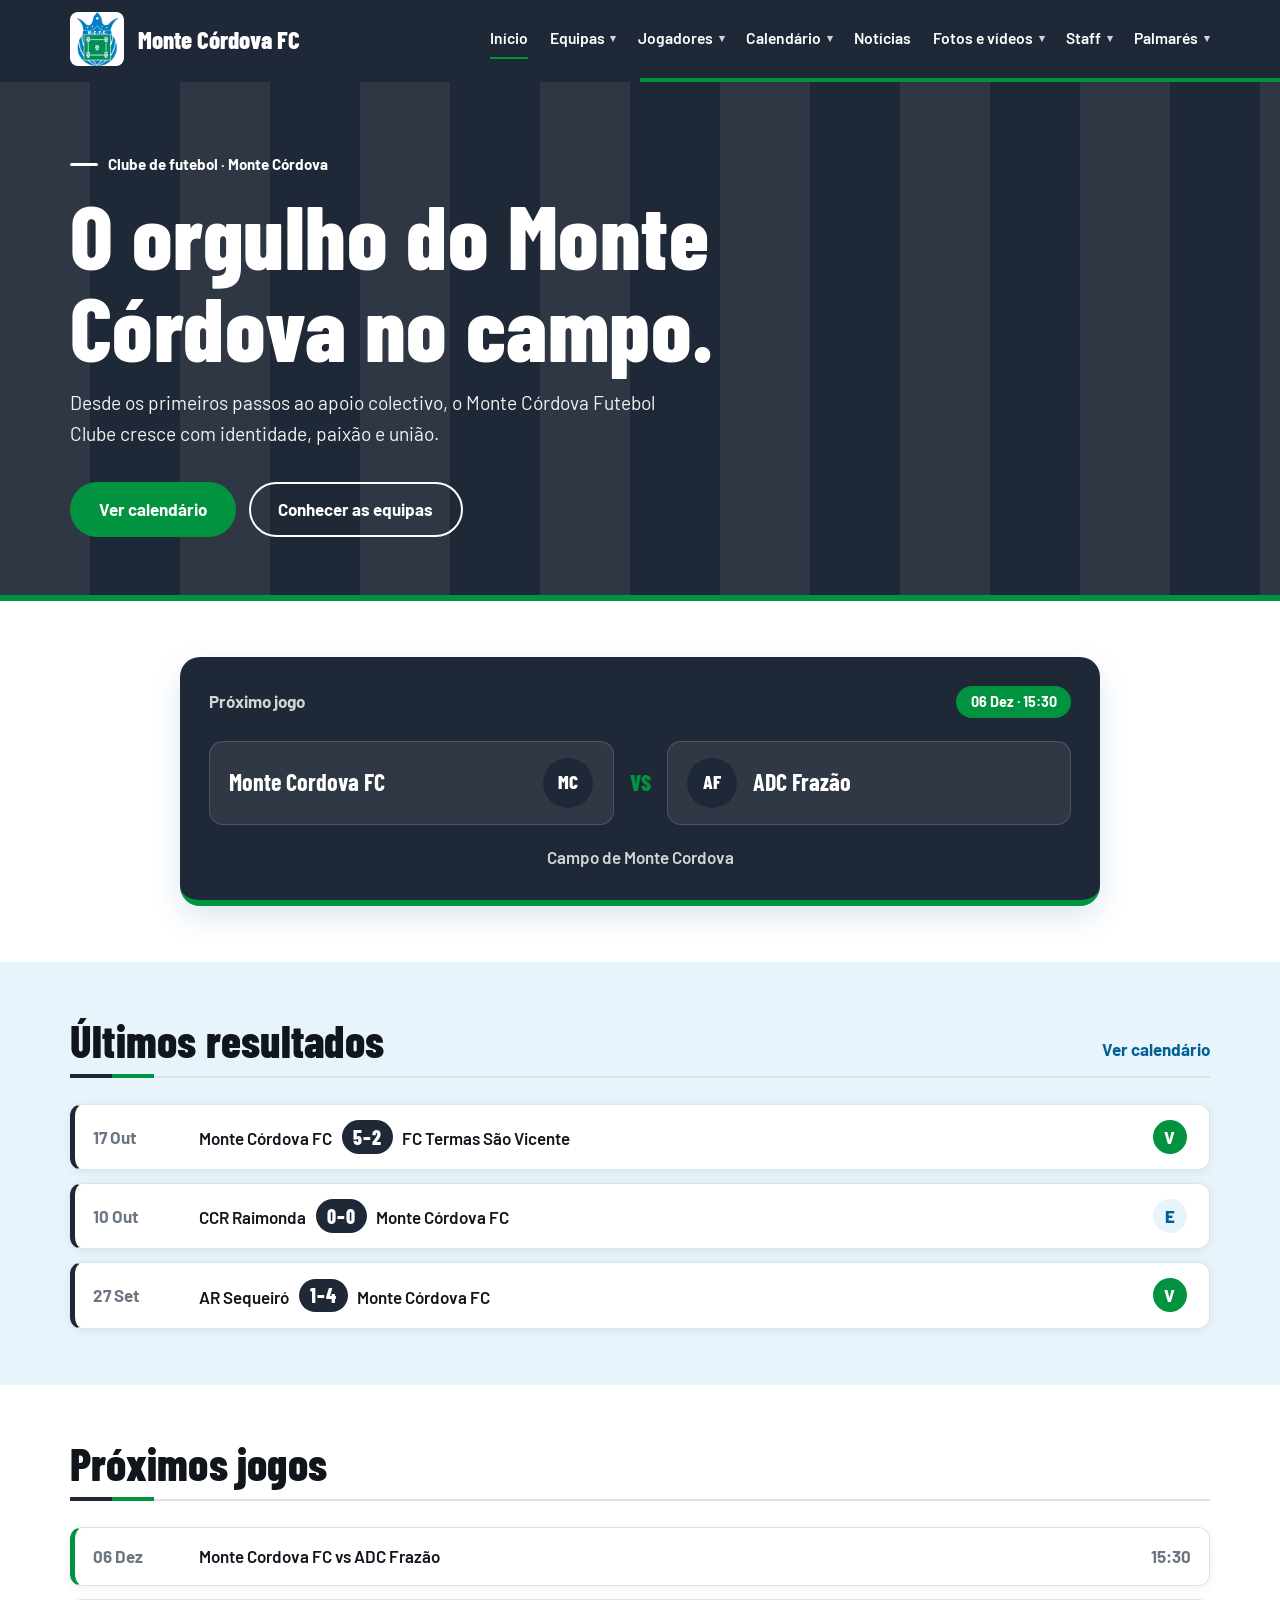
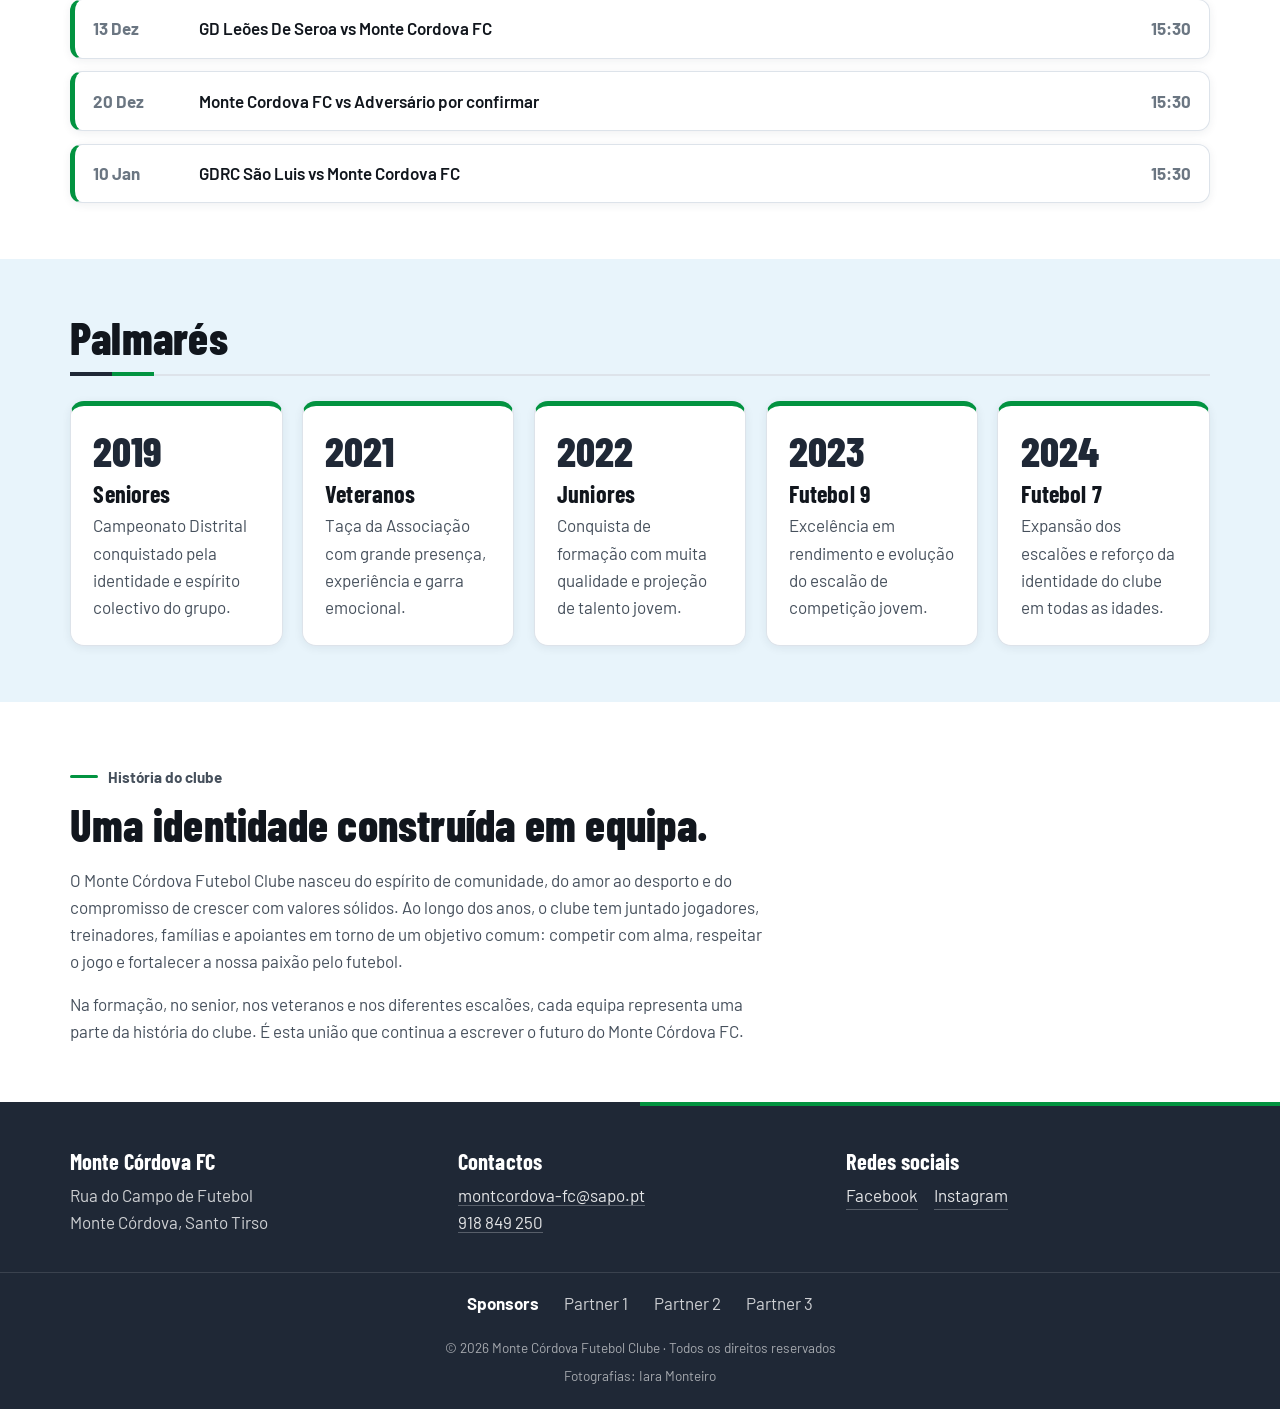
==== index.html @ a23bd2be "envoie" ====
<!DOCTYPE html>
<html lang="pt">
<head>
  <meta charset="UTF-8">
  <meta name="viewport" content="width=device-width, initial-scale=1.0">
  <title>Monte Córdova FC</title>
  <link rel="stylesheet" href="style.css">
</head>
<body>
  <header class="header">
    <div class="header__interieur conteneur">
      <a class="logo" href="index.html" aria-label="Página inicial do Monte Córdova FC">
        <span class="logo__ecusson" aria-hidden="true"></span>
        <span class="logo__text">Monte Córdova FC</span>
      </a>

      <button class="burger" aria-expanded="false" aria-controls="menu">Menu</button>

      <nav class="nav" id="menu" aria-label="Navegação principal">
        <a href="index.html" aria-current="page">Início</a>
        <div class="nav__dropdown">
          <button class="nav__button" type="button">Equipas <span>▾</span></button>
          <div class="dropdown-menu">
            <div class="dropdown-group">
              <span class="dropdown-group__title">Futebol 11</span>
              <a href="equipas.html#seniores">Seniores</a>
              <a href="equipas.html#veteranos">Veteranos</a>
              <a href="equipas.html#juniores">Jun A · S19</a>
              <a href="equipas.html#juniores">Jun B · S17</a>
              <a href="equipas.html#juniores">Jun C · S15</a>
              <a href="equipas.html#juniores">Jun D · S13</a>
              <a href="equipas.html#juniores">Jun E · S12</a>
            </div>
            <div class="dropdown-group">
              <span class="dropdown-group__title">Futebol 9</span>
              <a href="equipas.html#futebol-9">Jun D · S13</a>
            </div>
            <div class="dropdown-group">
              <span class="dropdown-group__title">Futebol 7</span>
              <a href="equipas.html#futebol-7">Jun D · S13</a>
              <a href="equipas.html#futebol-7">Jun D · S12</a>
              <a href="equipas.html#futebol-7">Jun E · S10</a>
              <a href="equipas.html#futebol-7">Jun E · S11</a>
              <a href="equipas.html#futebol-7">Jun F · S9</a>
            </div>
          </div>
        </div>
        <div class="nav__dropdown">
          <button class="nav__button" type="button">Jogadores <span>▾</span></button>
          <div class="dropdown-menu">
            <div class="dropdown-group">
              <span class="dropdown-group__title">Futebol 11</span>
              <a href="jogadores.html#futebol-11-seniores">Seniores</a>
              <a href="jogadores.html#futebol-11-veteranos">Veteranos</a>
              <a href="jogadores.html#futebol-11-jun-a-s19">Jun A · S19</a>
              <a href="jogadores.html#futebol-11-jun-b-s17">Jun B · S17</a>
              <a href="jogadores.html#futebol-11-jun-c-s15">Jun C · S15</a>
              <a href="jogadores.html#futebol-11-jun-d-s13">Jun D · S13</a>
              <a href="jogadores.html#futebol-11-jun-e-s12">Jun E · S12</a>
            </div>
            <div class="dropdown-group">
              <span class="dropdown-group__title">Futebol 9</span>
              <a href="jogadores.html#futebol-9-jun-d-s13">Jun D · S13</a>
            </div>
            <div class="dropdown-group">
              <span class="dropdown-group__title">Futebol 7</span>
              <a href="jogadores.html#futebol-7-jun-d-s13">Jun D · S13</a>
              <a href="jogadores.html#futebol-7-jun-d-s12">Jun D · S12</a>
              <a href="jogadores.html#futebol-7-jun-e-s10">Jun E · S10</a>
              <a href="jogadores.html#futebol-7-jun-e-s11">Jun E · S11</a>
              <a href="jogadores.html#futebol-7-jun-f-s9">Jun F · S9</a>
            </div>
          </div>
        </div>
        <div class="nav__dropdown">
          <button class="nav__button" type="button">Calendário <span>▾</span></button>
          <div class="dropdown-menu">
            <div class="dropdown-group">
              <span class="dropdown-group__title">Futebol 11</span>
              <a href="calendario.html#seniores">Seniores</a>
              <a href="calendario.html#veteranos">Veteranos</a>
              <a href="calendario.html#juniores">Jun A · S19</a>
              <a href="calendario.html#juniores">Jun B · S17</a>
              <a href="calendario.html#juniores">Jun C · S15</a>
              <a href="calendario.html#juniores">Jun D · S13</a>
              <a href="calendario.html#juniores">Jun E · S12</a>
            </div>
            <div class="dropdown-group">
              <span class="dropdown-group__title">Futebol 9</span>
              <a href="calendario.html#futebol-9">Jun D · S13</a>
            </div>
            <div class="dropdown-group">
              <span class="dropdown-group__title">Futebol 7</span>
              <a href="calendario.html#futebol-7">Jun D · S13</a>
              <a href="calendario.html#futebol-7">Jun D · S12</a>
              <a href="calendario.html#futebol-7">Jun E · S10</a>
              <a href="calendario.html#futebol-7">Jun E · S11</a>
              <a href="calendario.html#futebol-7">Jun F · S9</a>
            </div>
          </div>
        </div>
        <a href="noticias.html">Notícias</a>
        <div class="nav__dropdown">
          <button class="nav__button" type="button">Fotos e vídeos <span>▾</span></button>
          <div class="dropdown-menu">
            <div class="dropdown-group">
              <span class="dropdown-group__title">Futebol 11</span>
              <a href="media.html">Seniores</a>
              <a href="media.html">Veteranos</a>
              <a href="media.html">Jun A · S19</a>
              <a href="media.html">Jun B · S17</a>
              <a href="media.html">Jun C · S15</a>
              <a href="media.html">Jun D · S13</a>
              <a href="media.html">Jun E · S12</a>
            </div>
            <div class="dropdown-group">
              <span class="dropdown-group__title">Futebol 9</span>
              <a href="media.html">Jun D · S13</a>
            </div>
            <div class="dropdown-group">
              <span class="dropdown-group__title">Futebol 7</span>
              <a href="media.html">Jun D · S13</a>
              <a href="media.html">Jun D · S12</a>
              <a href="media.html">Jun E · S10</a>
              <a href="media.html">Jun E · S11</a>
              <a href="media.html">Jun F · S9</a>
            </div>
          </div>
        </div>
        <div class="nav__dropdown">
          <button class="nav__button" type="button">Staff <span>▾</span></button>
          <div class="dropdown-menu">
            <div class="dropdown-group">
              <span class="dropdown-group__title">Futebol 11</span>
              <a href="staffs.html#seniores">Seniores</a>
              <a href="staffs.html#veteranos">Veteranos</a>
              <a href="staffs.html#juniores">Jun A · S19</a>
              <a href="staffs.html#juniores">Jun B · S17</a>
              <a href="staffs.html#juniores">Jun C · S15</a>
              <a href="staffs.html#juniores">Jun D · S13</a>
              <a href="staffs.html#juniores">Jun E · S12</a>
            </div>
            <div class="dropdown-group">
              <span class="dropdown-group__title">Futebol 9</span>
              <a href="staffs.html#futebol-9">Jun D · S13</a>
            </div>
            <div class="dropdown-group">
              <span class="dropdown-group__title">Futebol 7</span>
              <a href="staffs.html#futebol-7">Jun D · S13</a>
              <a href="staffs.html#futebol-7">Jun D · S12</a>
              <a href="staffs.html#futebol-7">Jun E · S10</a>
              <a href="staffs.html#futebol-7">Jun E · S11</a>
              <a href="staffs.html#futebol-7">Jun F · S9</a>
            </div>
          </div>
        </div>
        <div class="nav__dropdown">
          <button class="nav__button" type="button">Palmarés <span>▾</span></button>
          <div class="dropdown-menu">
            <div class="dropdown-group">
              <span class="dropdown-group__title">Futebol 11</span>
              <a href="index.html#palmares">Palmarés</a>
              <a href="index.html#seniores">Seniores</a>
              <a href="index.html#veteranos">Veteranos</a>
              <a href="index.html#juniores">Jun A · S19</a>
              <a href="index.html#juniores">Jun B · S17</a>
              <a href="index.html#juniores">Jun C · S15</a>
              <a href="index.html#juniores">Jun D · S13</a>
              <a href="index.html#juniores">Jun E · S12</a>
            </div>
            <div class="dropdown-group">
              <span class="dropdown-group__title">Futebol 9</span>
              <a href="index.html#futebol-9">Jun D · S13</a>
            </div>
            <div class="dropdown-group">
              <span class="dropdown-group__title">Futebol 7</span>
              <a href="index.html#futebol-7">Jun D · S13</a>
              <a href="index.html#futebol-7">Jun D · S12</a>
              <a href="index.html#futebol-7">Jun E · S10</a>
              <a href="index.html#futebol-7">Jun E · S11</a>
              <a href="index.html#futebol-7">Jun F · S9</a>
            </div>
          </div>
        </div>
      </nav>
    </div>
  </header>

  <main>
    <section class="hero">
      <div class="conteneur hero__layout">
        <div class="hero__content">
          <p class="eyebrow">Clube de futebol · Monte Córdova</p>
          <h1>O orgulho do Monte Córdova no campo.</h1>
          <p class="hero__lead">Desde os primeiros passos ao apoio colectivo, o Monte Córdova Futebol Clube cresce com identidade, paixão e união.</p>
          <div class="hero__boutons">
            <a class="bouton bouton--plein" href="calendario.html">Ver calendário</a>
            <a class="bouton bouton--vide" href="equipas.html">Conhecer as equipas</a>
          </div>
        </div>
      </div>
    </section>

    <section class="section-box">
      <div class="conteneur">
        <div class="match-card match-card--highlight" id="homeNextMatch">
          <div class="match-card__head">
            <span>Próximo jogo</span>
            <span class="tag" id="nextMatchDate">Sábado · 18h00</span>
          </div>
          <div class="match-card__teams">
            <div class="team-box">
              <span class="team-box__name" id="nextHomeTeam">Monte Córdova FC</span>
              <span class="team-box__badge" id="nextHomeBadge">MC</span>
            </div>
            <div class="match-card__versus">VS</div>
            <div class="team-box team-box--away">
              <span class="team-box__badge" id="nextAwayBadge">AB</span>
              <span class="team-box__name" id="nextAwayTeam">AB Refojos</span>
            </div>
          </div>
          <p class="match-card__local" id="nextMatchVenue">Campo do Monte Córdova</p>
        </div>
      </div>
    </section>

    <section class="section-box">
      <div class="conteneur">
        <div class="section-heading">
          <h2>Últimos resultados</h2>
          <a href="calendario.html">Ver calendário</a>
        </div>
        <ul class="results-list" id="latestResults"></ul>
      </div>
    </section>

    <section class="section-box">
      <div class="conteneur">
        <div class="section-heading">
          <h2>Próximos jogos</h2>
        </div>
        <div class="fixture-list" id="upcomingFixtures"></div>
      </div>
    </section>

    <section class="section-box" id="palmares">
      <div class="conteneur">
        <div class="section-heading">
          <h2>Palmarés</h2>
        </div>
        <div class="palmares-grid">
          <div class="palmares-card" id="seniores">
            <span class="palmares-card__number">2019</span>
            <h3>Seniores</h3>
            <p>Campeonato Distrital conquistado pela identidade e espírito colectivo do grupo.</p>
          </div>
          <div class="palmares-card" id="veteranos">
            <span class="palmares-card__number">2021</span>
            <h3>Veteranos</h3>
            <p>Taça da Associação com grande presença, experiência e garra emocional.</p>
          </div>
          <div class="palmares-card" id="juniores">
            <span class="palmares-card__number">2022</span>
            <h3>Juniores</h3>
            <p>Conquista de formação com muita qualidade e projeção de talento jovem.</p>
          </div>
          <div class="palmares-card" id="futebol-9">
            <span class="palmares-card__number">2023</span>
            <h3>Futebol 9</h3>
            <p>Excelência em rendimento e evolução do escalão de competição jovem.</p>
          </div>
          <div class="palmares-card" id="futebol-7">
            <span class="palmares-card__number">2024</span>
            <h3>Futebol 7</h3>
            <p>Expansão dos escalões e reforço da identidade do clube em todas as idades.</p>
          </div>
        </div>
      </div>
    </section>

    <section class="section-box section-box--history">
      <div class="conteneur history-grid">
        <div class="history-grid__text">
          <p class="eyebrow">História do clube</p>
          <h2>Uma identidade construída em equipa.</h2>
          <p>O Monte Córdova Futebol Clube nasceu do espírito de comunidade, do amor ao desporto e do compromisso de crescer com valores sólidos. Ao longo dos anos, o clube tem juntado jogadores, treinadores, famílias e apoiantes em torno de um objetivo comum: competir com alma, respeitar o jogo e fortalecer a nossa paixão pelo futebol.</p>
          <p>Na formação, no senior, nos veteranos e nos diferentes escalões, cada equipa representa uma parte da história do clube. É esta união que continua a escrever o futuro do Monte Córdova FC.</p>
        </div>
      </div>
    </section>
  </main>

  <footer class="footer">
    <div class="conteneur footer__grid">
      <div>
        <h3>Monte Córdova FC</h3>
        <p>Rua do Campo de Futebol<br>Monte Córdova, Santo Tirso</p>
      </div>

      <div>
        <h3>Contactos</h3>
        <p><a href="mailto:montcordova-fc@sapo.pt">montcordova-fc@sapo.pt</a><br><a href="tel:+351918849250">918 849 250</a></p>
      </div>

      <div>
        <h3>Redes sociais</h3>
        <div class="socials">
          <a href="https://www.facebook.com/MonteCordovaFC/" target="_blank" rel="noopener noreferrer" aria-label="Facebook do Monte Córdova FC">Facebook</a>
          <a href="https://www.instagram.com/montecordovafutebolclube/" target="_blank" rel="noopener noreferrer" aria-label="Instagram do Monte Córdova FC">Instagram</a>
        </div>
      </div>
    </div>

    <div class="footer__sponsors" aria-label="Patrocínios">
      <strong>Sponsors</strong>
      <span>Partner 1</span>
      <span>Partner 2</span>
      <span>Partner 3</span>
    </div>
    <p class="footer__bas">© 2026 Monte Córdova Futebol Clube · Todos os direitos reservados</p>
    <p class="footer__credito">Fotografias: Iara Monteiro</p>
  </div>
</footer>

<script src="match-data.js"></script>
<script>
  const burger = document.querySelector('.burger');
  const menu = document.getElementById('menu');
  const dropdowns = document.querySelectorAll('.nav__dropdown');

  if (burger && menu) {
    burger.addEventListener('click', () => {
      const ouvert = menu.classList.toggle('ouvert');
      burger.setAttribute('aria-expanded', ouvert);
    });
  }

  dropdowns.forEach((dropdown) => {
    const dropdownButton = dropdown.querySelector('.nav__button');

    if (!dropdownButton) return;

    dropdownButton.addEventListener('click', (event) => {
      event.preventDefault();
      event.stopPropagation();

      const shouldOpen = !dropdown.classList.contains('is-open');

      dropdowns.forEach((otherDropdown) => {
        if (otherDropdown !== dropdown) {
          otherDropdown.classList.remove('is-open');
          const otherButton = otherDropdown.querySelector('.nav__button');
          if (otherButton) {
            otherButton.setAttribute('aria-expanded', 'false');
          }
        }
      });

      dropdown.classList.toggle('is-open', shouldOpen);
      dropdownButton.setAttribute('aria-expanded', String(shouldOpen));
    });
  });

  document.addEventListener('click', (event) => {
    dropdowns.forEach((dropdown) => {
      const button = dropdown.querySelector('.nav__button');
      const clickedInsideDropdown = dropdown.contains(event.target);
      const clickedButton = button && (event.target === button || button.contains(event.target));

      if (!clickedInsideDropdown || clickedButton) {
        return;
      }

      dropdown.classList.remove('is-open');
      if (button) {
        button.setAttribute('aria-expanded', 'false');
      }
    });
  });

  const mediaButtons = document.querySelectorAll('.media-filter__button');
  const mediaCards = document.querySelectorAll('.media-card');

  mediaButtons.forEach((button) => {
    button.addEventListener('click', () => {
      const filter = button.dataset.filter;

      mediaButtons.forEach((item) => item.classList.toggle('is-active', item === button));

      mediaCards.forEach((card) => {
        const match = filter === 'all' || card.dataset.type === filter;
        card.classList.toggle('is-hidden', !match);
      });
    });
  });

  const matchData = window.MONTE_CORDOVA_DATA;
  const monthNames = ['Jan', 'Fev', 'Mar', 'Abr', 'Mai', 'Jun', 'Jul', 'Ago', 'Set', 'Out', 'Nov', 'Dez'];

  function createLocalDate(dateISO, time = '00:00') {
    const [year, month, day] = dateISO.split('-').map(Number);
    const [hours, minutes] = time.split(':').map(Number);
    return new Date(year, month - 1, day, hours, minutes);
  }

  function formatShortDate(dateISO) {
    const [year, month, day] = dateISO.split('-').map(Number);
    return `${String(day).padStart(2, '0')} ${monthNames[month - 1]}`;
  }

  function getTeamBadge(teamName) {
    if (teamName.toLowerCase().includes('monte cordova')) return 'MC';
    return teamName.trim().split(/\s+/).slice(0, 2).map((word) => word[0]).join('').toUpperCase();
  }

  const now = new Date();
  const resultDates = new Set(matchData.results.map((result) => result.dateISO));
  const upcomingMatches = matchData.matches
    .filter((match) => createLocalDate(match.dateISO, match.time || '23:59') >= now && !resultDates.has(match.dateISO))
    .sort((first, second) => createLocalDate(first.dateISO, first.time || '23:59') - createLocalDate(second.dateISO, second.time || '23:59'));

  const nextMatch = upcomingMatches[0];
  if (nextMatch) {
    document.getElementById('nextMatchDate').textContent = `${formatShortDate(nextMatch.dateISO)} · ${nextMatch.time || 'Hora a confirmar'}`;
    document.getElementById('nextHomeTeam').textContent = nextMatch.casa;
    document.getElementById('nextHomeBadge').textContent = getTeamBadge(nextMatch.casa);
    document.getElementById('nextAwayTeam').textContent = nextMatch.fora || 'Adversário por confirmar';
    document.getElementById('nextAwayBadge').textContent = nextMatch.fora ? getTeamBadge(nextMatch.fora) : '?';
    document.getElementById('nextMatchVenue').textContent = nextMatch.local;
  } else {
    document.getElementById('homeNextMatch').hidden = true;
  }

  document.getElementById('upcomingFixtures').innerHTML = upcomingMatches.slice(0, 4).map((match) => `
    <div class="fixture-item">
      <span class="fixture-item__date">${formatShortDate(match.dateISO)}</span>
      <span class="fixture-item__match">${match.casa} vs ${match.fora || 'Adversário por confirmar'}</span>
      <span class="fixture-item__time">${match.time || 'A confirmar'}</span>
    </div>
  `).join('');

  document.getElementById('latestResults').innerHTML = matchData.results
    .filter((result) => createLocalDate(result.dateISO) <= now)
    .sort((first, second) => second.dateISO.localeCompare(first.dateISO))
    .slice(0, 3)
    .map((result) => `
      <li>
        <span class="date">${formatShortDate(result.dateISO)}</span>
        <span class="versus">${result.home} <strong class="score">${result.score}</strong> ${result.away}</span>
        <span class="result ${result.outcome === 'V' ? 'result--win' : ''}">${result.outcome}</span>
      </li>
    `).join('');
</script>
</body>
</html>
---- style.css ----
/* =========================================================
   Monte Córdova FC — feuille de style
   Couleurs du club : bleu #0282C7 · vert #029340 · bleu marine #1F2836 (posts Instagram) · blanc
   Motif : la ligne bleu | vert (comme un maillot coupé en deux)
   ========================================================= */

@import url('https://fonts.googleapis.com/css2?family=Barlow:wght@400;500;600;700&family=Barlow+Condensed:wght@600;700;800&display=swap');

:root {
  /* couleurs du club */
  --blue: #1F2836;           /* bleu du club */
  --green: #029340;
  --black: #1F2836;          /* bleu marine des posts Instagram (header, footer, blocs sombres) */
  --white: #ffffff;

  /* nuances dérivées (même teinte, plus claires / plus foncées) */
  --blue-dark: #015f93;      /* texte bleu sur fond clair */
  --blue-soft: #e8f4fb;      /* fond de section */
  --blue-line: #c7e2f2;
  --green-dark: #01702f;     /* texte vert sur fond clair */
  --green-soft: #e3f3e9;

  --ink: #11161d;
  --ink-soft: #46505c;
  --muted: #6b7682;
  --line: #dde3ea;
  --bg: #f6fafc;

  --font-title: "Barlow Condensed", "Arial Narrow", "Helvetica Neue", Arial, sans-serif;
  --font-body: "Barlow", "Segoe UI", Arial, sans-serif;

  --radius: 14px;
  --shadow-sm: 0 2px 10px rgba(31, 40, 54, 0.07);
  --shadow: 0 12px 30px rgba(1, 95, 147, 0.14);

  /* la signature du site : moitié bleue, moitié verte */
  --split: linear-gradient(90deg, var(--blue) 50%, var(--green) 50%);
}

/* ---------- Base ---------- */
* { box-sizing: border-box; margin: 0; padding: 0; }

html { scroll-behavior: smooth; scroll-padding-top: 96px; }

body {
  font-family: var(--font-body);
  font-size: 1.0625rem;
  background: var(--bg);
  color: var(--ink);
  line-height: 1.6;
  -webkit-font-smoothing: antialiased;
}

a { color: inherit; text-decoration: none; }
img { max-width: 100%; display: block; }
button, input, select { font: inherit; }
ul { list-style: none; }

:focus-visible { outline: 3px solid var(--green); outline-offset: 3px; }

.conteneur { max-width: 1180px; margin: 0 auto; padding: 0 1.25rem; }

h1, h2, h3 {
  font-family: var(--font-title);
  font-weight: 800;
  line-height: 1.02;
  letter-spacing: 0.005em;
  color: var(--ink);
}

h1 { font-size: clamp(2.8rem, 6.5vw, 4.8rem); margin-bottom: 1rem; }
h2 { font-size: clamp(2rem, 3.6vw, 2.8rem); }
h3 { font-size: 1.5rem; font-weight: 700; }

.eyebrow {
  display: inline-flex;
  align-items: center;
  gap: 0.6rem;
  font-size: 0.95rem;
  font-weight: 700;
  color: var(--green-dark);
  margin-bottom: 0.8rem;
}

.eyebrow::before {
  content: "";
  width: 28px;
  height: 3px;
  border-radius: 2px;
  background: var(--green);
}

/* ---------- Header ---------- */
.header {
  position: sticky;
  top: 0;
  z-index: 50;
  background: var(--black);
  color: var(--white);
}

.header::after {
  content: "";
  display: block;
  height: 4px;
  background: var(--split);
}

.header__interieur {
  display: flex;
  align-items: center;
  justify-content: space-between;
  gap: 1.5rem;
  min-height: 78px;
}

.logo {
  display: flex;
  align-items: center;
  gap: 0.85rem;
  color: var(--white);
  flex-shrink: 0;
}

.logo__ecusson {
  width: 54px;
  height: 54px;
  border-radius: 8px;
  background: #ffffff url('images/logo__ecusson.webp') center / contain no-repeat;
}

.logo__text {
  font-family: var(--font-title);
  font-size: 1.55rem;
  font-weight: 800;
  line-height: 1;
}

.nav {
  display: flex;
  align-items: center;
  gap: 1.35rem;
  position: relative;
}

.nav > a,
.nav__button {
  background: transparent;
  border: none;
  color: var(--white);
  font-size: 0.98rem;
  font-weight: 600;
  cursor: pointer;
  padding: 0.4rem 0;
  border-bottom: 2px solid transparent;
  transition: border-color 0.2s ease, color 0.2s ease;
}

.nav > a:hover,
.nav__button:hover,
.nav__dropdown.is-open .nav__button,
.nav a[aria-current="page"] {
  border-bottom-color: var(--green);
}

.nav__dropdown { position: relative; }

.nav__button {
  display: inline-flex;
  align-items: center;
  gap: 0.35rem;
}

.nav__button span { font-size: 0.7rem; opacity: 0.8; }

.dropdown-menu {
  position: absolute;
  top: calc(100% + 1rem);
  left: 0;
  min-width: 210px;
  max-height: min(70vh, 34rem);
  display: none;
  flex-direction: column;
  gap: 0.35rem;
  padding: 0.7rem;
  background: var(--white);
  border: 1px solid var(--line);
  border-top: 4px solid var(--blue);
  border-radius: 12px;
  box-shadow: 0 18px 40px rgba(11, 13, 15, 0.25);
  overflow-y: auto;
  overscroll-behavior: contain;
  scrollbar-width: thin;
}

/* les deux derniers menus s'ouvrent vers la gauche pour ne pas sortir de l'écran */
.nav__dropdown:nth-last-child(-n+2) .dropdown-menu { left: auto; right: 0; }

.nav__dropdown.is-open .dropdown-menu { display: flex; }

.dropdown-group { display: flex; flex-direction: column; gap: 0.1rem; }

.dropdown-group + .dropdown-group {
  margin-top: 0.3rem;
  padding-top: 0.5rem;
  border-top: 1px solid var(--line);
}

.dropdown-group__title {
  padding: 0.2rem 0.7rem;
  font-size: 0.85rem;
  font-weight: 700;
  color: var(--blue-dark);
}

.dropdown-menu a {
  padding: 0.42rem 0.7rem;
  border-radius: 8px;
  font-size: 0.95rem;
  color: var(--ink-soft);
  transition: background 0.15s ease, color 0.15s ease;
}

.dropdown-menu a:hover,
.dropdown-menu a:focus-visible {
  background: var(--green-soft);
  color: var(--green-dark);
}

.burger {
  display: none;
  background: transparent;
  border: 1px solid rgba(255, 255, 255, 0.5);
  border-radius: 10px;
  color: var(--white);
  padding: 0.5rem 0.9rem;
  font-weight: 600;
  cursor: pointer;
}

/* ---------- Boutons ---------- */
.bouton {
  display: inline-flex;
  align-items: center;
  justify-content: center;
  min-height: 50px;
  padding: 0.75rem 1.7rem;
  border-radius: 999px;
  border: 2px solid transparent;
  font-weight: 700;
  transition: transform 0.15s ease, background 0.2s ease, color 0.2s ease, border-color 0.2s ease;
}

.bouton:hover { transform: translateY(-2px); }

.bouton--plein { background: var(--green); color: var(--white); }
.bouton--plein:hover { background: var(--green-dark); }

.bouton--vide { border-color: var(--white); color: var(--white); }
.bouton--vide:hover { background: var(--white); color: var(--blue-dark); }

/* ---------- Hero (accueil) : pelouse rayée ---------- */
.hero {
  position: relative;
  background:
    repeating-linear-gradient(90deg, rgba(255, 255, 255, 0.07) 0 90px, rgba(255, 255, 255, 0) 90px 180px),
    var(--blue);
  color: var(--white);
}

.hero::after {
  content: "";
  position: absolute;
  inset: auto 0 0 0;
  height: 6px;
  background: var(--green);
}

.hero__layout {
  display: grid;
  align-items: center;
  min-height: 460px;
  padding-top: 4rem;
  padding-bottom: 4rem;
}

.hero__content { max-width: 780px; }

.hero h1 { color: var(--white); font-size: clamp(3rem, 8vw, 5.6rem); }

.hero .eyebrow { color: var(--white); }
.hero .eyebrow::before { background: var(--white); }

.hero__lead {
  font-size: 1.2rem;
  color: rgba(255, 255, 255, 0.94);
  max-width: 54ch;
  margin-bottom: 2rem;
}

.hero__boutons { display: flex; flex-wrap: wrap; gap: 0.8rem; }

.hero__media { display: none; }

/* ---------- En-tête de page ---------- */
main > .page-header {
  max-width: none;
  margin: 0;
  padding: 3.2rem max(1.25rem, calc((100% - 1180px) / 2 + 1.25rem)) 2.6rem;
  background: var(--white);
  border-bottom: 1px solid var(--line);
}

.players-hero { background: var(--white); border-bottom: 1px solid var(--line); }
.players-hero .page-header { padding-top: 3.2rem; padding-bottom: 2.6rem; }

/* ---------- Sections ---------- */
.section-box { padding: 3.5rem 0; background: var(--blue-soft); }
.section-box:nth-of-type(even) { background: var(--white); }
.section-box--history { background: var(--white); }

.section-heading {
  position: relative;
  display: flex;
  align-items: flex-end;
  justify-content: space-between;
  gap: 1rem;
  margin-bottom: 1.6rem;
  padding-bottom: 0.8rem;
  border-bottom: 2px solid var(--line);
}

.section-heading::after {
  content: "";
  position: absolute;
  left: 0;
  bottom: -2px;
  width: 84px;
  height: 4px;
  background: var(--split);
}

.section-heading a {
  font-weight: 700;
  color: var(--blue-dark);
  white-space: nowrap;
}

.section-heading a:hover { color: var(--green-dark); }

.section-heading > span { color: var(--muted); font-weight: 600; white-space: nowrap; }

.roster-heading {
  margin-bottom: 1.6rem;
  padding-left: 1rem;
  border-left: 6px solid var(--green);
}

.note { margin-top: 1.4rem; color: var(--muted); font-size: 0.95rem; }

/* ---------- Prochain match (accueil) : tableau d'affichage ---------- */
.match-card {
  background: var(--black);
  color: var(--white);
  border-radius: 20px;
  padding: 1.8rem;
  box-shadow: var(--shadow);
  border-bottom: 6px solid var(--green);
}

.match-card--highlight { max-width: 920px; margin: 0 auto; }

.match-card__head {
  display: flex;
  align-items: center;
  justify-content: space-between;
  gap: 1rem;
  margin-bottom: 1.4rem;
  font-weight: 700;
  color: rgba(255, 255, 255, 0.8);
}

.tag {
  background: var(--green);
  color: var(--white);
  padding: 0.3rem 0.9rem;
  border-radius: 999px;
  font-size: 0.9rem;
  font-weight: 700;
}

.match-card__teams {
  display: grid;
  grid-template-columns: 1fr auto 1fr;
  align-items: center;
  gap: 1rem;
}

.team-box {
  display: flex;
  align-items: center;
  justify-content: space-between;
  gap: 1rem;
  background: rgba(255, 255, 255, 0.08);
  border: 1px solid rgba(255, 255, 255, 0.14);
  border-radius: 14px;
  padding: 1rem 1.2rem;
}

.team-box--away { justify-content: flex-start; }

.team-box__name {
  font-family: var(--font-title);
  font-size: 1.5rem;
  font-weight: 700;
  line-height: 1.1;
}

.team-box__badge {
  display: inline-grid;
  place-items: center;
  flex-shrink: 0;
  width: 50px;
  height: 50px;
  border-radius: 50%;
  background: var(--blue);
  color: var(--white);
  font-family: var(--font-title);
  font-size: 1.2rem;
  font-weight: 800;
}

.match-card__versus {
  font-family: var(--font-title);
  font-size: 1.4rem;
  font-weight: 800;
  color: var(--green);
}

.match-card__local {
  margin-top: 1.2rem;
  text-align: center;
  font-weight: 600;
  color: rgba(255, 255, 255, 0.8);
}

/* ---------- Résultats ---------- */
.results-list,
.fixture-list,
.calendar-grid { display: grid; gap: 0.8rem; }

.results-list li,
.fixture-item {
  display: grid;
  align-items: center;
  gap: 1rem;
  background: var(--white);
  border: 1px solid var(--line);
  border-left: 5px solid var(--blue);
  border-radius: 12px;
  padding: 0.95rem 1.15rem;
  box-shadow: var(--shadow-sm);
}

.results-list li { grid-template-columns: 90px 1fr 38px; }
.fixture-item { grid-template-columns: 90px 1fr 100px; border-left-color: var(--green); }

.results-list .date,
.fixture-item__date,
.fixture-item__time { color: var(--muted); font-weight: 700; }

.fixture-item__time { text-align: right; }

.results-list .versus,
.fixture-item__match { font-weight: 600; }

.results-list .score {
  display: inline-block;
  margin: 0 0.4rem;
  padding: 0.05rem 0.7rem;
  border-radius: 999px;
  background: var(--black);
  color: var(--white);
  font-family: var(--font-title);
  font-size: 1.25rem;
  font-weight: 800;
  letter-spacing: 0.04em;
}

.result {
  display: inline-grid;
  place-items: center;
  width: 34px;
  height: 34px;
  border-radius: 50%;
  background: var(--blue-soft);
  color: var(--blue-dark);
  font-weight: 800;
}

.result--win { background: var(--green); color: var(--white); }

/* ---------- Palmarés ---------- */
.palmares-grid {
  display: grid;
  grid-template-columns: repeat(auto-fit, minmax(210px, 1fr));
  gap: 1.2rem;
}

.palmares-card {
  background: var(--white);
  border: 1px solid var(--line);
  border-top: 5px solid var(--green);
  border-radius: var(--radius);
  padding: 1.5rem 1.4rem;
  box-shadow: var(--shadow-sm);
}

.palmares-card__number {
  display: block;
  font-family: var(--font-title);
  font-size: 2.6rem;
  font-weight: 800;
  line-height: 1;
  color: var(--blue);
  margin-bottom: 0.6rem;
}

.palmares-card h3 { margin-bottom: 0.4rem; }
.palmares-card p { color: var(--ink-soft); }

/* ---------- Histoire ---------- */
.history-grid { display: grid; grid-template-columns: 1fr; gap: 2rem; }
.history-grid__text { max-width: 70ch; }
.history-grid__text h2 { margin-bottom: 1.2rem; }
.history-grid__text p + p { margin-top: 1rem; }
.history-grid__text p { color: var(--ink-soft); }
.history-grid__image { display: none; }

/* ---------- Sélecteurs (catégorie / équipe) ---------- */
.team-switcher {
  display: inline-flex;
  flex-wrap: wrap;
  align-items: center;
  gap: 0.6rem 1rem;
  margin-top: 1.2rem;
}

.team-switcher__label { font-size: 0.95rem; font-weight: 700; color: var(--blue-dark); }

.team-switcher__select {
  min-width: 210px;
  border: 2px solid var(--blue);
  background-color: var(--white);
  color: var(--ink);
  padding: 0.65rem 2.6rem 0.65rem 1.1rem;
  border-radius: 999px;
  font-weight: 700;
  appearance: none;
  background-image:
    linear-gradient(45deg, transparent 50%, var(--blue) 50%),
    linear-gradient(135deg, var(--blue) 50%, transparent 50%);
  background-position: calc(100% - 20px) 50%, calc(100% - 14px) 50%;
  background-size: 6px 6px, 6px 6px;
  background-repeat: no-repeat;
  cursor: pointer;
  transition: border-color 0.2s ease;
}

.team-switcher__select:hover,
.team-switcher__select:focus-visible { border-color: var(--green); }

/* ---------- Équipes ---------- */
.team-panels { margin-top: 0; }

.team-panel { display: none; gap: 1.5rem; }
.team-panel.is-visible { display: grid; }

.team-card {
  background: var(--white);
  border: 1px solid var(--line);
  border-top: 5px solid var(--blue);
  border-radius: var(--radius);
  overflow: hidden;
  box-shadow: var(--shadow-sm);
}

.team-card__img {
  height: 230px;
  background:
    repeating-linear-gradient(90deg, rgba(255, 255, 255, 0.14) 0 50px, rgba(255, 255, 255, 0) 50px 100px),
    var(--green);
}

.team-card__body { padding: 1.3rem 1.4rem 1.5rem; }
.team-card__body h3 { margin-bottom: 0.5rem; font-size: 1.9rem; }
.team-card__body p { color: var(--ink-soft); }

.team-list {
  display: grid;
  grid-template-columns: repeat(auto-fit, minmax(220px, 1fr));
  gap: 0.9rem;
}

.team-list li {
  background: var(--white);
  border: 1px solid var(--line);
  border-left: 4px solid var(--green);
  border-radius: 12px;
  padding: 0.9rem 1.1rem;
  color: var(--ink-soft);
}

.team-list strong {
  display: block;
  font-size: 0.9rem;
  color: var(--blue-dark);
}

/* ---------- Calendrier ---------- */
.calendar-grid { grid-template-columns: repeat(auto-fill, minmax(320px, 1fr)); gap: 1rem; }

.calendar-item {
  background: var(--white);
  border: 1px solid var(--line);
  border-left: 5px solid var(--green);
  border-radius: var(--radius);
  padding: 1.1rem 1.25rem;
  box-shadow: var(--shadow-sm);
  transition: transform 0.18s ease, box-shadow 0.18s ease;
}

.calendar-item:hover { transform: translateY(-3px); box-shadow: var(--shadow); }

.calendar-item__meta {
  display: flex;
  justify-content: space-between;
  gap: 0.8rem;
  font-size: 0.9rem;
  font-weight: 700;
  color: var(--blue-dark);
}

.calendar-item__match {
  display: flex;
  align-items: center;
  justify-content: space-between;
  gap: 0.75rem;
  margin: 0.7rem 0;
  font-family: var(--font-title);
  font-size: 1.45rem;
  font-weight: 700;
  line-height: 1.1;
}

.calendar-item__match strong { font-weight: 700; }

.calendar-item__versus { color: var(--green); font-size: 1rem; font-weight: 800; }

.calendar-item__info {
  display: flex;
  justify-content: space-between;
  gap: 0.8rem;
  padding-top: 0.6rem;
  border-top: 1px solid var(--line);
  font-size: 0.95rem;
  color: var(--muted);
  font-weight: 600;
}

/* ---------- Joueurs et staff ---------- */
.players-grid {
  display: grid;
  grid-template-columns: repeat(auto-fill, minmax(min(100%, 245px), 1fr));
  gap: 1.2rem;
}

.player-card {
  background: var(--white);
  color: var(--ink);
  border: 1px solid var(--line);
  border-top: 5px solid var(--blue);
  border-radius: var(--radius);
  overflow: hidden;
  box-shadow: var(--shadow-sm);
  transition: transform 0.18s ease, box-shadow 0.18s ease;
}

.player-card:hover { transform: translateY(-4px); box-shadow: var(--shadow); }

.player-card__portrait {
  height: 215px;
  background: linear-gradient(160deg, var(--blue-soft), var(--white));
  border-bottom: 1px solid var(--line);
}

.player-card__photo {
  width: 100%;
  height: 100%;
  object-fit: cover;
  object-position: center 25%;
}

.player-card__body { padding: 1rem 1.1rem 1.25rem; }

.player-card__body h3 { font-size: 1.55rem; margin-bottom: 0.15rem; }

.player-card__body p { color: var(--ink-soft); font-weight: 600; }

.player-card__meta { font-size: 0.9rem; font-weight: 700; color: var(--green-dark); }

.player-card__details {
  display: grid;
  grid-template-columns: repeat(2, minmax(0, 1fr));
  gap: 0.6rem 0.9rem;
  margin-top: 0.9rem;
}

.player-card__details div {
  min-width: 0;
  border-top: 2px solid var(--green-soft);
  padding-top: 0.4rem;
}

.player-card__details dt { font-size: 0.8rem; font-weight: 700; color: var(--green-dark); }
.player-card__details dd { min-height: 1.5rem; font-weight: 600; }

/* ---------- Fotos e vídeos ---------- */
.media-filter { display: flex; flex-wrap: wrap; gap: 0.7rem; margin-bottom: 1.8rem; }

.media-filter__button {
  border: 2px solid var(--blue);
  background: var(--white);
  color: var(--blue-dark);
  padding: 0.55rem 1.2rem;
  border-radius: 999px;
  font-weight: 700;
  cursor: pointer;
  transition: background 0.2s ease, color 0.2s ease, border-color 0.2s ease;
}

.media-filter__button:hover { border-color: var(--green); color: var(--green-dark); }

.media-filter__button.is-active {
  background: var(--green);
  border-color: var(--green);
  color: var(--white);
}

.media-match { margin-bottom: 3rem; }
.media-match.is-hidden,
.media-card.is-hidden { display: none; }

.media-gallery {
  display: grid;
  grid-template-columns: repeat(3, minmax(0, 1fr));
  gap: 1.1rem;
}

.media-card {
  position: relative;
  min-height: 290px;
  border-radius: var(--radius);
  overflow: hidden;
  background: var(--black);
  box-shadow: var(--shadow-sm);
}

.media-card__image {
  position: absolute;
  inset: 0;
  width: 100%;
  height: 100%;
  object-fit: cover;
  transition: transform 0.4s ease;
}

.media-card:hover .media-card__image { transform: scale(1.04); }

.media-card__overlay {
  position: absolute;
  inset: auto 0 0 0;
  padding: 2.5rem 1.1rem 1rem;
  background: linear-gradient(180deg, rgba(0, 0, 0, 0), rgba(0, 0, 0, 0.82));
  color: var(--white);
}

.media-card__overlay h3 { color: var(--white); font-size: 1.25rem; }

.media-card__type {
  display: inline-block;
  margin-bottom: 0.4rem;
  padding: 0.15rem 0.7rem;
  border-radius: 999px;
  background: var(--green);
  font-size: 0.8rem;
  font-weight: 700;
}

/* ---------- Pied de page ---------- */
.footer {
  position: relative;
  background: var(--black);
  color: rgba(255, 255, 255, 0.78);
  padding: 3rem 0 1.4rem;
}

.footer::before {
  content: "";
  position: absolute;
  inset: 0 0 auto 0;
  height: 4px;
  background: var(--split);
}

.footer__grid {
  display: grid;
  grid-template-columns: repeat(auto-fit, minmax(230px, 1fr));
  gap: 1.5rem;
}

.footer h3 { color: var(--white); margin-bottom: 0.6rem; font-size: 1.4rem; }

.footer a { color: rgba(255, 255, 255, 0.88); border-bottom: 1px solid rgba(255, 255, 255, 0.25); }
.footer a:hover { color: #ffffff; border-bottom-color: var(--green); }

.socials { display: flex; flex-wrap: wrap; gap: 1rem; }

.footer__sponsors {
  margin-top: 2.2rem;
  padding-top: 1.1rem;
  border-top: 1px solid rgba(255, 255, 255, 0.12);
  display: flex;
  align-items: center;
  justify-content: center;
  flex-wrap: wrap;
  gap: 0.8rem 1.6rem;
}

.footer__sponsors strong { color: var(--white); font-weight: 700; }

.footer__bas {
  margin-top: 1.2rem;
  text-align: center;
  font-size: 0.85rem;
  color: rgba(255, 255, 255, 0.6);
}

.footer__credito {
  margin-top: 0.4rem;
  text-align: center;
  font-size: 0.85rem;
  color: rgba(255, 255, 255, 0.6);
}

/* ---------- Responsive ---------- */
@media (max-width: 1080px) {
  .burger { display: block; }

  .nav {
    display: none;
    position: absolute;
    left: 0;
    right: 0;
    top: 100%;
    flex-direction: column;
    align-items: stretch;
    gap: 0.3rem;
    max-height: calc(100vh - 90px);
    overflow-y: auto;
    background: var(--black);
    padding: 0.8rem 1.25rem 1.2rem;
    border-bottom: 4px solid var(--green);
  }

  .nav.ouvert { display: flex; }

  .nav > a,
  .nav__button {
    width: 100%;
    justify-content: space-between;
    text-align: left;
    padding: 0.7rem 0;
    border-bottom: 1px solid rgba(255, 255, 255, 0.12);
  }

  .nav__dropdown { width: 100%; }

  .dropdown-menu,
  .nav__dropdown:nth-last-child(-n+2) .dropdown-menu {
    position: static;
    left: auto;
    right: auto;
    margin: 0.4rem 0 0.6rem;
    max-height: none;
    box-shadow: none;
    border-radius: 10px;
  }
}

@media (max-width: 800px) {
  .media-gallery { grid-template-columns: repeat(2, minmax(0, 1fr)); }
}

@media (max-width: 640px) {
  body { font-size: 1rem; }

  .match-card__teams { grid-template-columns: 1fr; text-align: center; }
  .match-card__versus { text-align: center; }
  .team-box,
  .team-box--away { justify-content: center; }

  .results-list li,
  .fixture-item { grid-template-columns: 1fr; gap: 0.3rem; }

  .fixture-item__time { text-align: left; }
  .results-list .result { justify-self: start; }

  .calendar-grid { grid-template-columns: 1fr; }
  .media-gallery { grid-template-columns: 1fr; }
  .logo__text { font-size: 1.3rem; }
  .hero__layout { min-height: 380px; }
}

@media (prefers-reduced-motion: reduce) {
  * { transition: none !important; scroll-behavior: auto !important; }
}
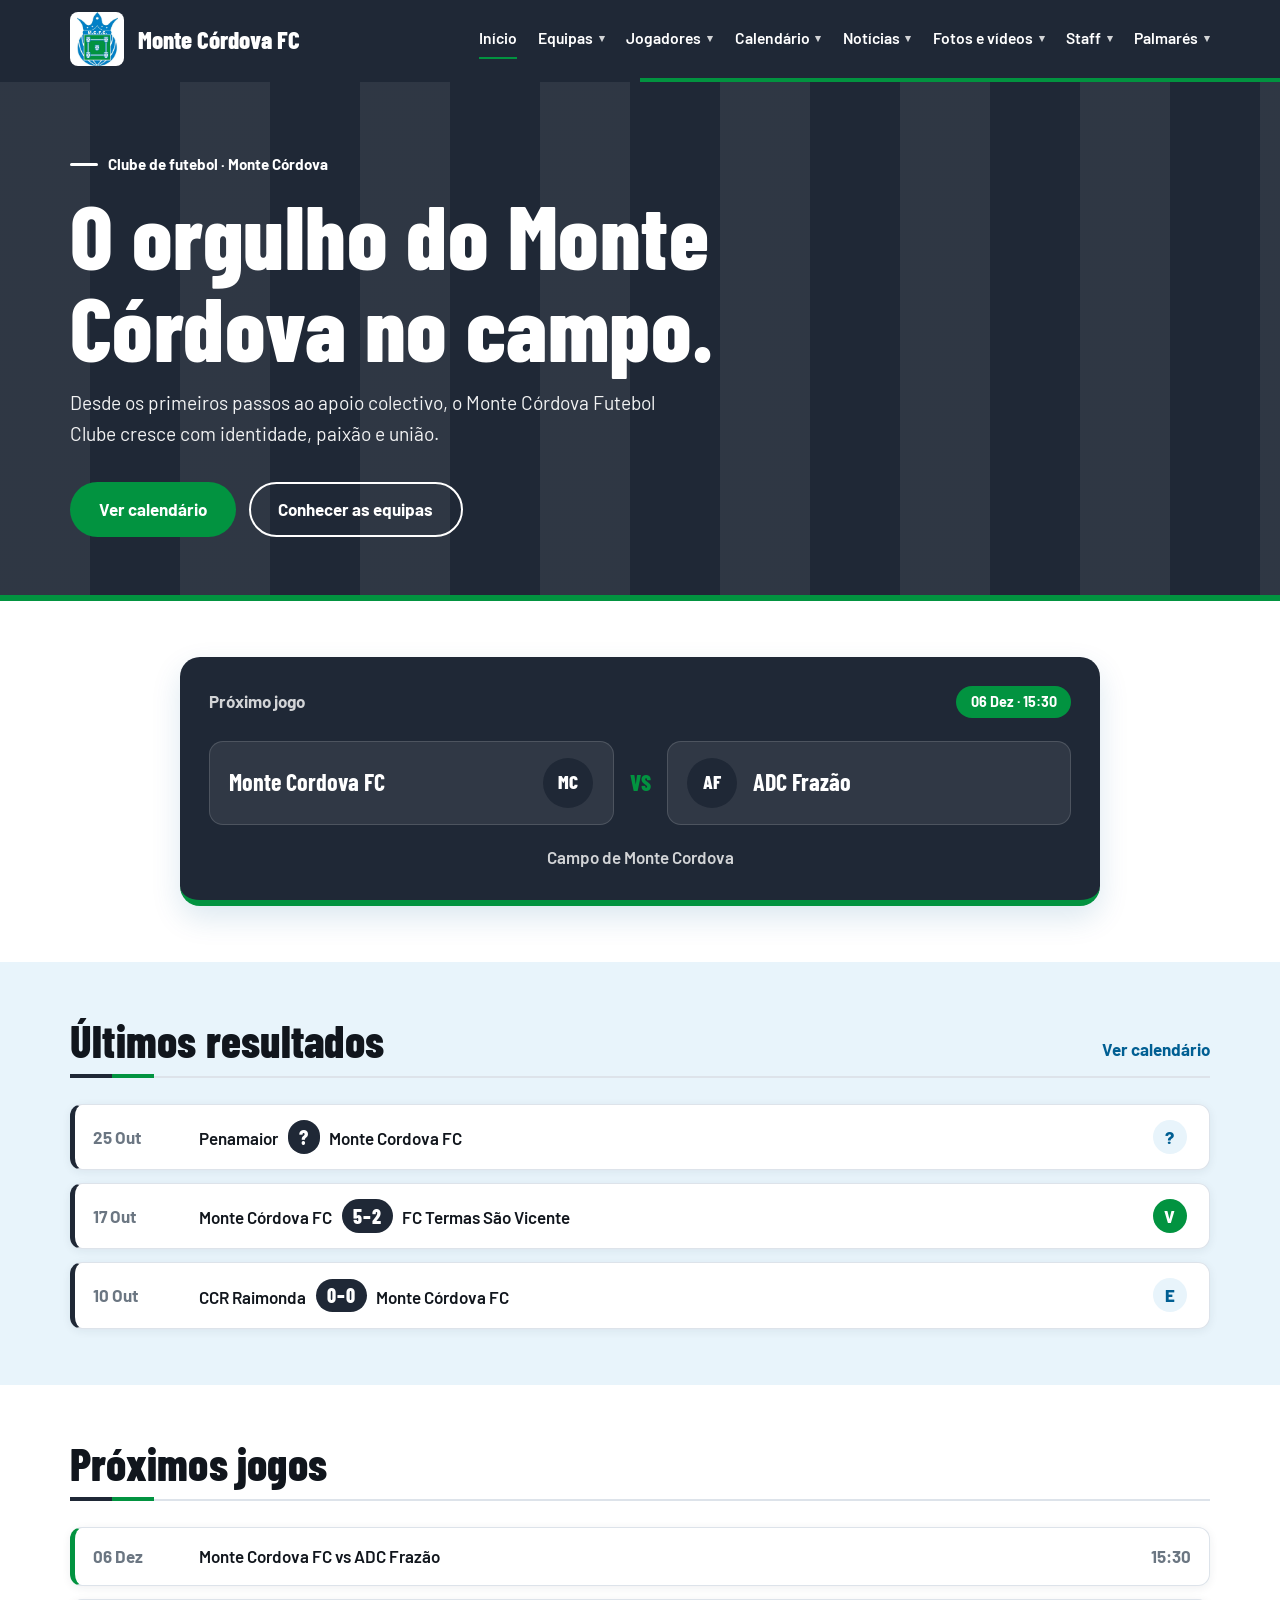
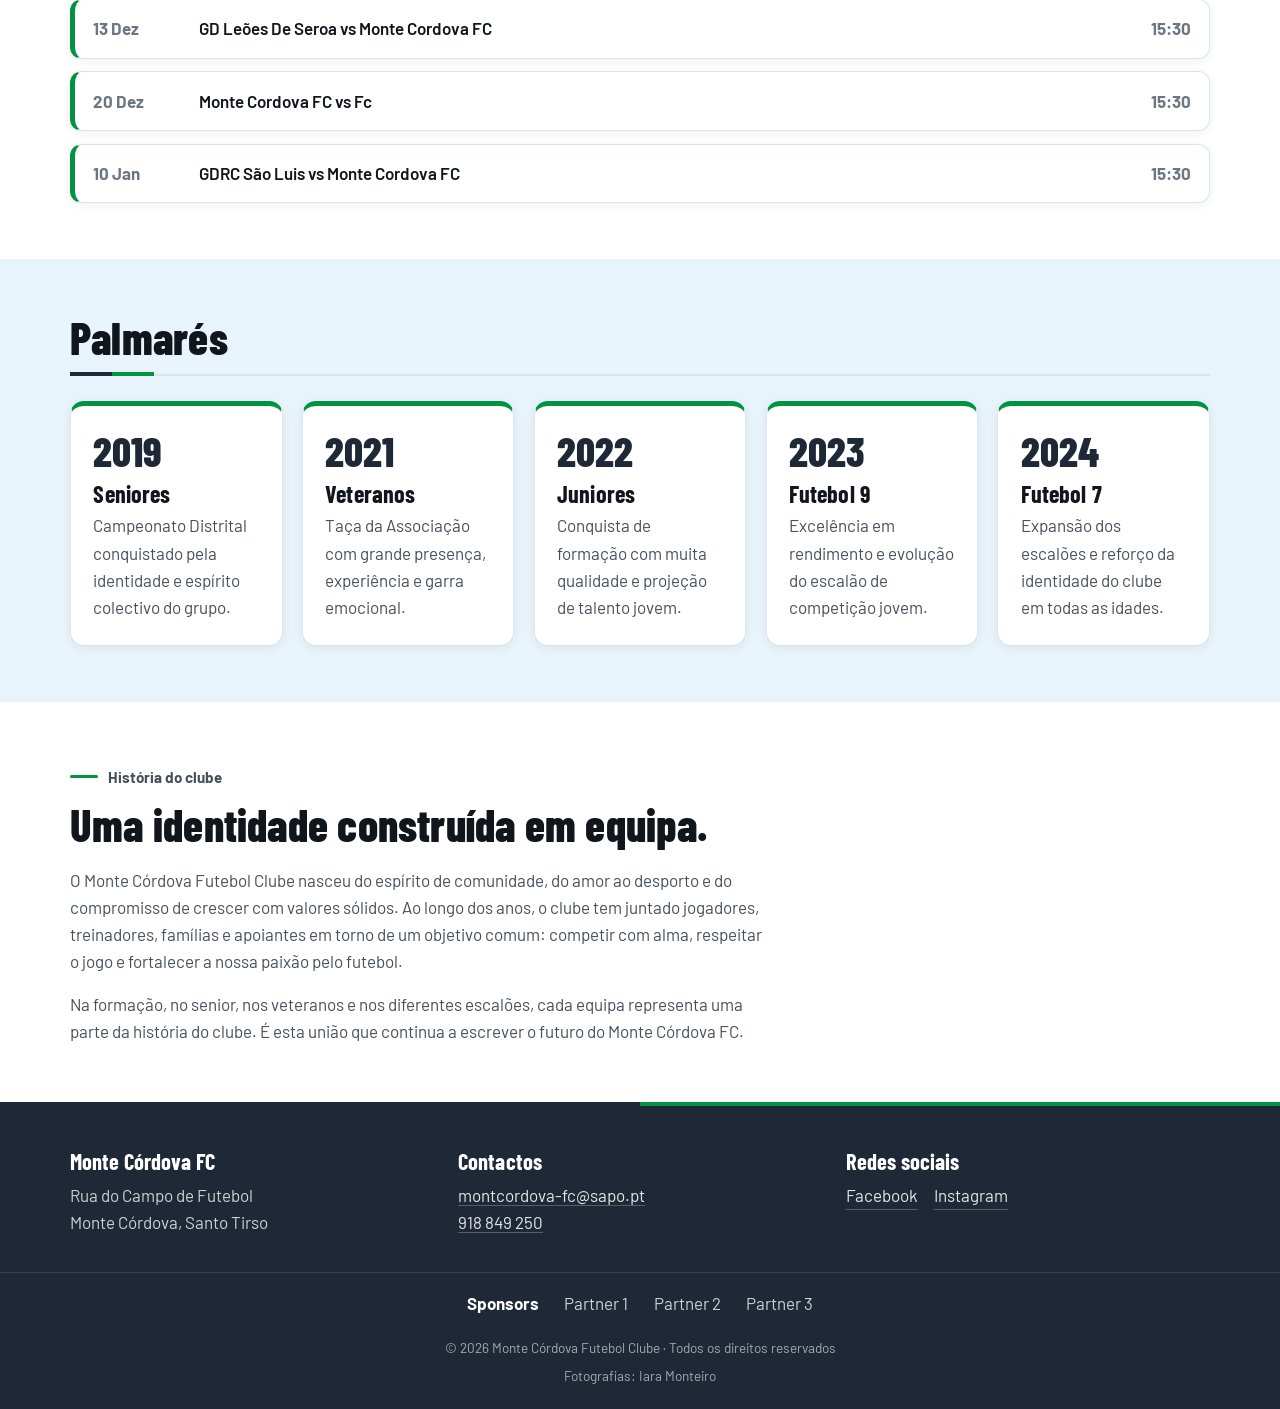
==== commit 60b3f99a: "site" ====
--- a/index.html
+++ b/index.html
@@ -99,31 +99,57 @@
             </div>
           </div>
         </div>
-        <a href="noticias.html">Notícias</a>
+        <div class="nav__dropdown">
+          <button class="nav__button" type="button">Notícias <span>▾</span></button>
+          <div class="dropdown-menu">
+            <div class="dropdown-group">
+              <span class="dropdown-group__title">Futebol 11</span>
+              <a href="noticias.html#futebol-11-seniores">Seniores</a>
+              <a href="noticias.html#futebol-11-veteranos">Veteranos</a>
+              <a href="noticias.html#futebol-11-jun-a-s19">Jun A · S19</a>
+              <a href="noticias.html#futebol-11-jun-b-s17">Jun B · S17</a>
+              <a href="noticias.html#futebol-11-jun-c-s15">Jun C · S15</a>
+              <a href="noticias.html#futebol-11-jun-d-s13">Jun D · S13</a>
+              <a href="noticias.html#futebol-11-jun-e-s12">Jun E · S12</a>
+            </div>
+            <div class="dropdown-group">
+              <span class="dropdown-group__title">Futebol 9</span>
+              <a href="noticias.html#futebol-9-jun-d-s13">Jun D · S13</a>
+            </div>
+            <div class="dropdown-group">
+              <span class="dropdown-group__title">Futebol 7</span>
+              <a href="noticias.html#futebol-7-jun-d-s13">Jun D · S13</a>
+              <a href="noticias.html#futebol-7-jun-d-s12">Jun D · S12</a>
+              <a href="noticias.html#futebol-7-jun-e-s10">Jun E · S10</a>
+              <a href="noticias.html#futebol-7-jun-e-s11">Jun E · S11</a>
+              <a href="noticias.html#futebol-7-jun-f-s9">Jun F · S9</a>
+            </div>
+          </div>
+        </div>
         <div class="nav__dropdown">
           <button class="nav__button" type="button">Fotos e vídeos <span>▾</span></button>
           <div class="dropdown-menu">
             <div class="dropdown-group">
               <span class="dropdown-group__title">Futebol 11</span>
-              <a href="media.html">Seniores</a>
-              <a href="media.html">Veteranos</a>
-              <a href="media.html">Jun A · S19</a>
-              <a href="media.html">Jun B · S17</a>
-              <a href="media.html">Jun C · S15</a>
-              <a href="media.html">Jun D · S13</a>
-              <a href="media.html">Jun E · S12</a>
-            </div>
-            <div class="dropdown-group">
-              <span class="dropdown-group__title">Futebol 9</span>
-              <a href="media.html">Jun D · S13</a>
-            </div>
-            <div class="dropdown-group">
-              <span class="dropdown-group__title">Futebol 7</span>
-              <a href="media.html">Jun D · S13</a>
-              <a href="media.html">Jun D · S12</a>
-              <a href="media.html">Jun E · S10</a>
-              <a href="media.html">Jun E · S11</a>
-              <a href="media.html">Jun F · S9</a>
+              <a href="media.html#futebol-11-seniores">Seniores</a>
+              <a href="media.html#futebol-11-veteranos">Veteranos</a>
+              <a href="media.html#futebol-11-jun-a-s19">Jun A · S19</a>
+              <a href="media.html#futebol-11-jun-b-s17">Jun B · S17</a>
+              <a href="media.html#futebol-11-jun-c-s15">Jun C · S15</a>
+              <a href="media.html#futebol-11-jun-d-s13">Jun D · S13</a>
+              <a href="media.html#futebol-11-jun-e-s12">Jun E · S12</a>
+            </div>
+            <div class="dropdown-group">
+              <span class="dropdown-group__title">Futebol 9</span>
+              <a href="media.html#futebol-9-jun-d-s13">Jun D · S13</a>
+            </div>
+            <div class="dropdown-group">
+              <span class="dropdown-group__title">Futebol 7</span>
+              <a href="media.html#futebol-7-jun-d-s13">Jun D · S13</a>
+              <a href="media.html#futebol-7-jun-d-s12">Jun D · S12</a>
+              <a href="media.html#futebol-7-jun-e-s10">Jun E · S10</a>
+              <a href="media.html#futebol-7-jun-e-s11">Jun E · S11</a>
+              <a href="media.html#futebol-7-jun-f-s9">Jun F · S9</a>
             </div>
           </div>
         </div>
--- a/style.css
+++ b/style.css
@@ -925,3 +925,19 @@
 @media (prefers-reduced-motion: reduce) {
   * { transition: none !important; scroll-behavior: auto !important; }
 }
+
+/* ---------- Messages « rien à afficher » ---------- */
+.empty-state {
+  padding: 1.6rem 1.4rem;
+  background: var(--white);
+  border: 1px dashed var(--blue-line);
+  border-radius: var(--radius);
+  color: var(--muted);
+  font-weight: 600;
+  text-align: center;
+}
+
+.empty-state[hidden],
+.section-box[hidden] { display: none; }
+
+.nav__button[aria-current="page"] { border-bottom-color: var(--green); }
